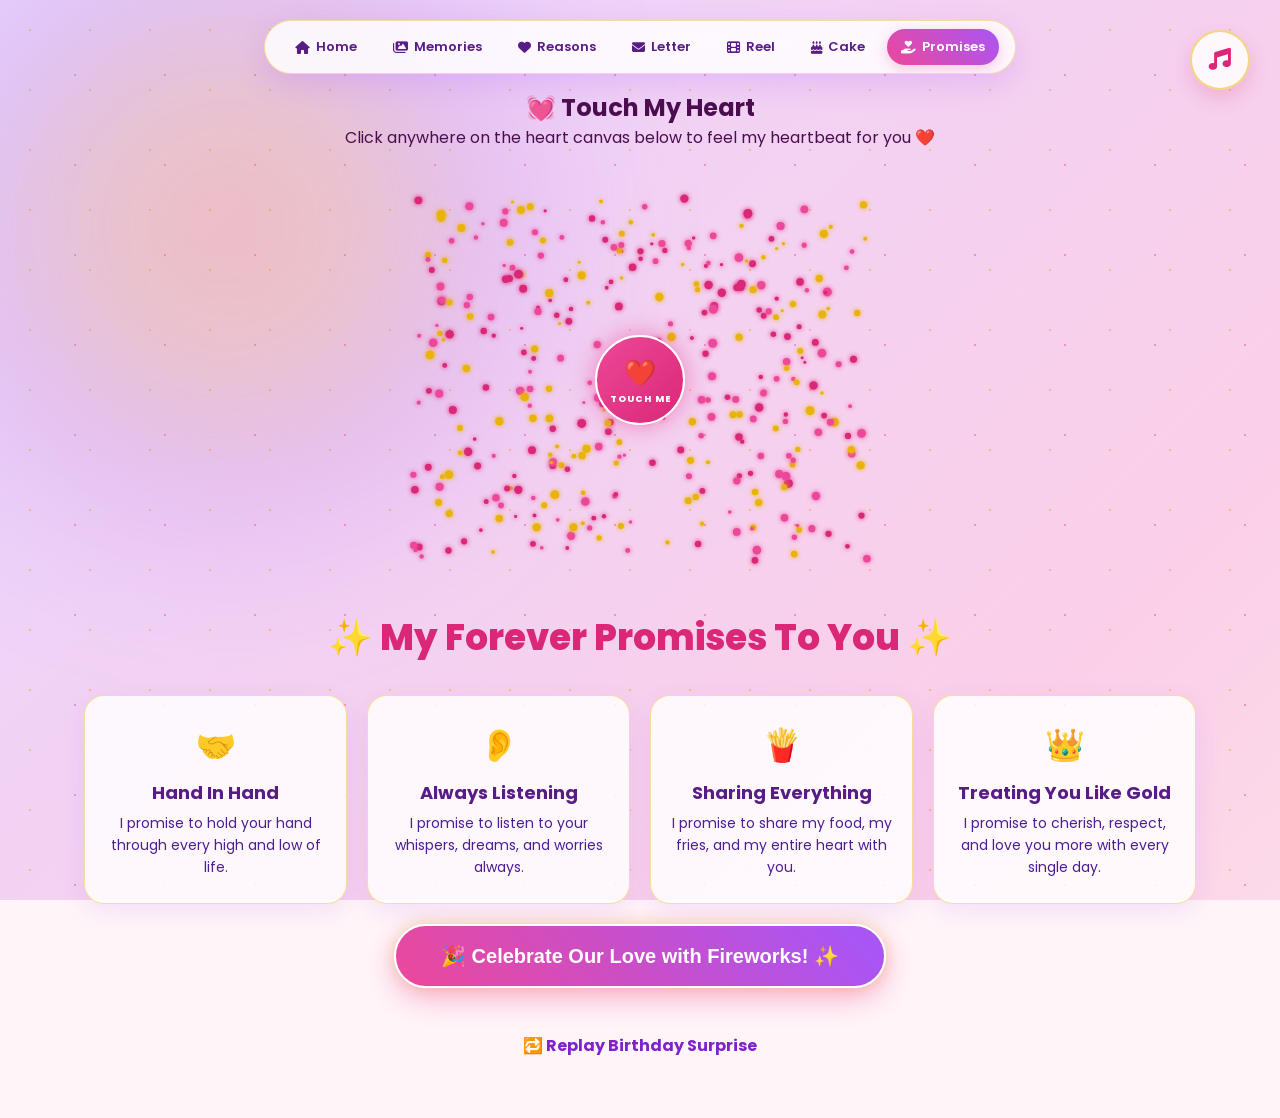
==== heart.html @ d5adb366 "Initial commit with background music playlist, birthday candle blowing SMS, and responsive portrait " ====
<!DOCTYPE html>
<html lang="en">

<head>
    <meta charset="UTF-8">
    <meta name="viewport" content="width=device-width, initial-scale=1.0">
    <title>Touch My Heart ❤️</title>

    <link rel="preconnect" href="https://fonts.googleapis.com">
    <link rel="preconnect" href="https://fonts.gstatic.com" crossorigin>
    <link href="https://fonts.googleapis.com/css2?family=Dancing+Script:wght@600;700&family=Poppins:wght@300;400;500;600;700;800&display=swap" rel="stylesheet">
    <link rel="stylesheet" href="https://cdnjs.cloudflare.com/ajax/libs/font-awesome/6.7.2/css/all.min.css">

    <link rel="stylesheet" href="css/style.css">
    <link rel="stylesheet" href="css/animation.css">
    <link rel="stylesheet" href="css/responsive.css">
    <style>
        .smile-modal {
            display: none;
            position: fixed;
            z-index: 1000;
            left: 0;
            top: 0;
            width: 100%;
            height: 100%;
            background-color: rgba(0, 0, 0, 0.85);
            backdrop-filter: blur(8px);
            align-items: center;
            justify-content: center;
            opacity: 0;
            transition: opacity 0.5s ease;
        }
        .smile-modal.show {
            display: flex;
            opacity: 1;
        }
        .smile-modal-content {
            background: linear-gradient(135deg, #1e1b4b 0%, #311042 100%);
            border: 2px solid #ec4899;
            padding: 25px;
            border-radius: 20px;
            max-width: 400px;
            width: 90%;
            text-align: center;
            box-shadow: 0 0 30px rgba(236, 72, 153, 0.4);
            transform: scale(0.8);
            transition: transform 0.5s cubic-bezier(0.175, 0.885, 0.32, 1.275);
            position: relative;
        }
        .smile-modal.show .smile-modal-content {
            transform: scale(1);
        }
        .close-modal {
            position: absolute;
            right: 15px;
            top: 10px;
            color: #ec4899;
            font-size: 30px;
            cursor: pointer;
            transition: transform 0.2s;
        }
        .close-modal:hover {
            transform: scale(1.2);
        }
        .modal-title {
            font-family: 'Dancing Script', cursive;
            font-size: 2.2rem;
            color: #ec4899;
            margin-bottom: 15px;
            text-shadow: 0 0 10px rgba(236, 72, 153, 0.5);
        }
        .modal-img-container {
            border-radius: 12px;
            overflow: hidden;
            border: 2px solid rgba(255, 255, 255, 0.1);
            margin-bottom: 15px;
        }
        .modal-img-container img {
            width: 100%;
            display: block;
            border-radius: 10px;
        }
        .modal-text {
            color: #f3e8ff;
            font-size: 1.1rem;
            font-family: 'Poppins', sans-serif;
        }
    </style>
</head>

<body>

    <!-- Background -->
    <div class="background">
        <div class="gradient"></div>
        <div id="stars"></div>
        <div class="aurora"></div>
    </div>

    <!-- Music Player -->
    <div class="music-box">
        <button id="musicBtn" title="Toggle Music">
            <i class="fa-solid fa-music"></i>
        </button>
        <audio id="bgMusic" loop>
            <source src="music/happy-birthday.mp3" type="audio/mp3">
        </audio>
    </div>

    <!-- Floating Hearts -->
    <div class="hearts">
        <span>❤️</span>
        <span>💖</span>
        <span>💕</span>
        <span>💗</span>
        <span>💓</span>
    </div>

    <!-- Quick Navigation Bar for Couple Journey -->
    <nav class="couple-nav">
        <a href="index.html"><i class="fa-solid fa-house"></i> <span>Home</span></a>
        <a href="memories.html"><i class="fa-solid fa-images"></i> <span>Memories</span></a>
        <a href="reasons.html"><i class="fa-solid fa-heart"></i> <span>Reasons</span></a>
        <a href="message.html"><i class="fa-solid fa-envelope"></i> <span>Letter</span></a>
        <a href="video.html"><i class="fa-solid fa-film"></i> <span>Reel</span></a>
        <a href="cake.html"><i class="fa-solid fa-cake-candles"></i> <span>Cake</span></a>
        <a href="heart.html" class="active"><i class="fa-solid fa-hand-holding-heart"></i> <span>Promises</span></a>
    </nav>

    <section class="heart-page">
        <h1 class="page-title">
            💓 Touch My Heart
        </h1>
        <p class="sub-title">
            Click anywhere on the heart canvas below to feel my heartbeat for you ❤️
        </p>

        <!-- Particle Heart Canvas Container -->
        <div class="heart-canvas-wrapper">
            <canvas id="heartCanvas"></canvas>
            <div class="pulse-heart-btn" id="pulseBtn">
                <span>❤️</span>
                <small>TOUCH ME</small>
            </div>
        </div>

        <!-- Couple Promises Section -->
        <div class="promises-container">
            <h2 class="section-title">✨ My Forever Promises To You ✨</h2>
            <div class="promises-grid">
                <div class="promise-card">
                    <span class="promise-icon">🤝</span>
                    <h3>Hand In Hand</h3>
                    <p>I promise to hold your hand through every high and low of life.</p>
                </div>
                <div class="promise-card">
                    <span class="promise-icon">👂</span>
                    <h3>Always Listening</h3>
                    <p>I promise to listen to your whispers, dreams, and worries always.</p>
                </div>
                <div class="promise-card">
                    <span class="promise-icon">🍟</span>
                    <h3>Sharing Everything</h3>
                    <p>I promise to share my food, my fries, and my entire heart with you.</p>
                </div>
                <div class="promise-card">
                    <span class="promise-icon">👑</span>
                    <h3>Treating You Like Gold</h3>
                    <p>I promise to cherish, respect, and love you more with every single day.</p>
                </div>
            </div>
        </div>

        <div class="finale-wrapper">
            <button id="finaleBtn" class="nextBtn grand-btn">
                🎉 Celebrate Our Love with Fireworks! ✨
            </button>
            <br><br>
            <a href="index.html" class="home-link">
                🔁 Replay Birthday Surprise
            </a>
        </div>
    </section>

    <script src="js/music.js"></script>
    <script src="js/firework.js"></script>
    <script>
        document.addEventListener("DOMContentLoaded", () => {
            const canvas = document.getElementById("heartCanvas");
            const ctx = canvas.getContext("2d");
            const pulseBtn = document.getElementById("pulseBtn");
            const finaleBtn = document.getElementById("finaleBtn");

            // Load the first smile image
            const smileImg = new Image();
            smileImg.src = "images/first_smile.jpg";

            function resize() {
                canvas.width = Math.min(window.innerWidth - 40, 500);
                canvas.height = 400;
            }
            resize();
            window.addEventListener("resize", resize);

            let particles = [];
            const numParticles = 350;
            let isHeartCompleted = false;
            let isTransitioning = false;
            let transitionProgress = 0;

            function heartShape(t) {
                const x = 16 * Math.pow(Math.sin(t), 3);
                const y = -(13 * Math.cos(t) - 5 * Math.cos(2 * t) - 2 * Math.cos(3 * t) - Math.cos(4 * t));
                return { x: x * 8.5, y: y * 13.5 };
            }

            // Draw clean heart path for clipping
            function drawHeartPath(ctx, centerX, centerY, scaleX, scaleY) {
                ctx.beginPath();
                for (let t = 0; t <= Math.PI * 2; t += 0.02) {
                    const x = 16 * Math.pow(Math.sin(t), 3) * scaleX;
                    const y = -(13 * Math.cos(t) - 5 * Math.cos(2 * t) - 2 * Math.cos(3 * t) - Math.cos(4 * t)) * scaleY;
                    if (t === 0) {
                        ctx.moveTo(centerX + x, centerY + y);
                    } else {
                        ctx.lineTo(centerX + x, centerY + y);
                    }
                }
                ctx.closePath();
            }

            // Generate particles sorted by t for connecting outline
            const tValues = [];
            for (let i = 0; i < numParticles; i++) {
                tValues.push((i / numParticles) * Math.PI * 2);
            }

            tValues.forEach((t, i) => {
                const pos = heartShape(t);
                const scatterX = (Math.random() - 0.5) * canvas.width * 0.9;
                const scatterY = (Math.random() - 0.5) * canvas.height * 0.9;
                particles.push({
                    targetX: pos.x,
                    targetY: pos.y,
                    startX: scatterX,
                    startY: scatterY,
                    x: scatterX,
                    y: scatterY,
                    size: Math.random() * 3 + 1.5,
                    color: i % 3 === 0 ? "#ec4899" : i % 3 === 1 ? "#eab308" : "#db2777",
                    angle: Math.random() * Math.PI * 2,
                    speed: Math.random() * 0.05 + 0.02
                });
            });

            function draw() {
                ctx.clearRect(0, 0, canvas.width, canvas.height);
                const centerX = canvas.width / 2;
                const centerY = canvas.height / 2;

                if (isTransitioning) {
                    transitionProgress += 0.015; // smooth transition (~1.1 seconds)
                    if (transitionProgress >= 1) {
                        transitionProgress = 1;
                        isTransitioning = false;
                        isHeartCompleted = true;
                    }
                }

                // Draw the image clipped inside the heart shape
                if (isHeartCompleted && smileImg.complete) {
                    ctx.save();
                    drawHeartPath(ctx, centerX, centerY - 15, 8.5, 13.5); // shift slightly up to match particles visual center
                    ctx.clip();
                    
                    // Proportional object-fit: cover calculation matching new proportions
                    const targetWidth = 16 * 2 * 8.5; // ~272px
                    const targetHeight = 28 * 13.5;   // ~378px
                    
                    const imgWidth = smileImg.width;
                    const imgHeight = smileImg.height;
                    const imgRatio = imgWidth / imgHeight;
                    const targetRatio = targetWidth / targetHeight;
                    
                    let drawWidth, drawHeight;
                    if (imgRatio > targetRatio) {
                        drawHeight = targetHeight;
                        drawWidth = targetHeight * imgRatio;
                    } else {
                        drawWidth = targetWidth;
                        drawHeight = targetWidth / imgRatio;
                    }
                    
                    const drawX = centerX - drawWidth / 2;
                    const drawY = centerY - drawHeight / 2 - 15;
                    
                    ctx.drawImage(smileImg, drawX, drawY, drawWidth, drawHeight);
                    ctx.restore();
                }

                // Connect the dots when completed
                if (isHeartCompleted) {
                    ctx.beginPath();
                    ctx.strokeStyle = "rgba(236, 72, 153, 0.6)";
                    ctx.lineWidth = 2.5;
                    for (let i = 0; i < particles.length; i++) {
                        const p1 = particles[i];
                        const offset1 = Math.sin(p1.angle) * 3;
                        
                        if (i === 0) {
                            ctx.moveTo(centerX + p1.x + offset1, centerY + p1.y + offset1);
                        } else {
                            ctx.lineTo(centerX + p1.x + offset1, centerY + p1.y + offset1);
                        }
                    }
                    ctx.closePath();
                    ctx.stroke();
                }

                particles.forEach(p => {
                    p.angle += p.speed;
                    const offset = Math.sin(p.angle) * 4;

                    if (isHeartCompleted) {
                        p.x = p.targetX;
                        p.y = p.targetY - 15; // shift target slightly up
                    } else if (isTransitioning) {
                        p.x = p.startX + (p.targetX - p.startX) * transitionProgress;
                        p.y = p.startY + ((p.targetY - 15) - p.startY) * transitionProgress;
                    } else {
                        p.x = p.startX;
                        p.y = p.startY;
                    }

                    const posX = centerX + p.x + offset;
                    const posY = centerY + p.y + offset;

                    ctx.save();
                    ctx.fillStyle = p.color;
                    ctx.shadowBlur = isHeartCompleted ? 12 : 5;
                    ctx.shadowColor = p.color;
                    ctx.beginPath();
                    ctx.arc(posX, posY, p.size, 0, Math.PI * 2);
                    ctx.fill();
                    ctx.restore();
                });

                requestAnimationFrame(draw);
            }
            draw();
            const startTime = Date.now();

            function roamBtn(e) {
                const elapsed = (Date.now() - startTime) / 1000;
                if (elapsed < 15) {
                    if (e) {
                        e.preventDefault();
                        e.stopPropagation();
                    }
                    pulseBtn.style.position = "fixed";
                    
                    const btnWidth = pulseBtn.offsetWidth || 100;
                    const btnHeight = pulseBtn.offsetHeight || 50;
                    const maxX = window.innerWidth - btnWidth - 20;
                    const maxY = window.innerHeight - btnHeight - 20;
                    
                    const randomX = Math.max(20, Math.random() * maxX);
                    const randomY = Math.max(20, Math.random() * maxY);
                    
                    pulseBtn.style.left = `${randomX}px`;
                    pulseBtn.style.top = `${randomY}px`;
                    pulseBtn.style.margin = "0";
                    pulseBtn.style.transition = "all 0.15s ease";
                }
            }

            pulseBtn.addEventListener("mouseover", roamBtn);

            pulseBtn.addEventListener("click", (e) => {
                const elapsed = (Date.now() - startTime) / 1000;
                if (elapsed < 15) {
                    roamBtn(e);
                } else {
                    // Reset styling so it snaps back to original layout inside canvas wrapper
                    pulseBtn.style.position = "";
                    pulseBtn.style.left = "";
                    pulseBtn.style.top = "";
                    pulseBtn.style.transition = "";
                    
                    triggerFireworks(e.clientX, e.clientY);
                    pulseBtn.style.transform = "scale(1.3)";
                    setTimeout(() => pulseBtn.style.transform = "scale(1)", 300);

                    if (!isHeartCompleted && !isTransitioning) {
                        isTransitioning = true;
                        transitionProgress = 0;
                    }
                }
            });

            finaleBtn.addEventListener("click", () => {
                triggerFireworks(window.innerWidth / 2, window.innerHeight / 3);
                setTimeout(() => triggerFireworks(window.innerWidth / 4, window.innerHeight / 2), 100);
                setTimeout(() => triggerFireworks((3 * window.innerWidth) / 4, window.innerHeight / 2), 200);
            });
        });
    </script>
</body>

</html>
---- css/style.css ----
/* ==========================================
   GOOGLE FONT
========================================== */
@import url('https://fonts.googleapis.com/css2?family=Poppins:wght@300;400;500;600;700;800&display=swap');

/* ==========================================
   RESET & BASE STYLES
========================================== */

* {
    margin: 0;
    padding: 0;
    box-sizing: border-box;
}

html {
    scroll-behavior: smooth;
}

body {
    font-family: 'Poppins', sans-serif;
    overflow-x: hidden;
    min-height: 100vh;
    color: #4a0e4e;
    background: #fff5f8;
}

/* ==========================================
   ANIMATED LIGHT & LOVABLE BACKGROUND
========================================== */

.background {
    position: fixed;
    top: 0;
    left: 0;
    width: 100%;
    height: 100%;
    z-index: -10;
    overflow: hidden;
}

/* Floating Background Elements */
.hearts, .balloons {
    position: fixed;
    top: 0;
    left: 0;
    width: 100%;
    height: 100%;
    pointer-events: none;
    z-index: -2;
    opacity: 0.45;
    overflow: hidden;
}

.hearts span {
    position: absolute;
    display: block;
    font-size: 26px;
    animation: floatUp 9s linear infinite;
    bottom: -60px;
}

.hearts span:nth-child(1) { left: 10%; animation-delay: 0s; }
.hearts span:nth-child(2) { left: 30%; animation-delay: 2.5s; }
.hearts span:nth-child(3) { left: 55%; animation-delay: 5s; }
.hearts span:nth-child(4) { left: 75%; animation-delay: 1.2s; }
.hearts span:nth-child(5) { left: 90%; animation-delay: 3.8s; }

@keyframes floatUp {
    0% { transform: translateY(0) rotate(0deg); opacity: 0.8; }
    100% { transform: translateY(-115vh) rotate(360deg); opacity: 0; }
}

.gradient {
    position: absolute;
    width: 100%;
    height: 100%;
    background: linear-gradient(-45deg,
            #fff0f5,
            #fce7f3,
            #f3e8ff,
            #fffbeb,
            #fbcfe8,
            #e9d5ff);
    background-size: 400% 400%;
    animation: gradientMove 15s ease infinite;
}

@keyframes gradientMove {
    0% {
        background-position: 0% 50%;
    }

    50% {
        background-position: 100% 50%;
    }

    100% {
        background-position: 0% 50%;
    }
}

/* ==========================================
   GOLD & PINK SPARKLES
========================================== */

#stars {
    position: absolute;
    width: 100%;
    height: 100%;
    background-image:
        radial-gradient(#f59e0b 1.5px, transparent 1.5px),
        radial-gradient(#ec4899 1.5px, transparent 1.5px);
    background-size: 60px 60px, 90px 90px;
    background-position: 0 0, 30px 30px;
    opacity: .45;
}

/* ==========================================
   AURORA GLOW
========================================== */

.aurora {
    position: absolute;
    width: 750px;
    height: 750px;
    background: radial-gradient(circle,
            rgba(236, 72, 153, .3),
            rgba(234, 179, 8, .25),
            rgba(168, 85, 247, .2),
            transparent 70%);
    filter: blur(70px);
    top: -150px;
    left: -150px;
    animation: auroraMove 20s linear infinite;
}

@keyframes auroraMove {
    0% {
        transform: translate(0, 0);
    }

    50% {
        transform: translate(600px, 300px);
    }

    100% {
        transform: translate(0, 0);
    }
}

/* ==========================================
   HERO SECTION
========================================== */

.hero {
    width: 100%;
    min-height: 100vh;
    display: flex;
    justify-content: center;
    align-items: center;
    padding: 100px 20px 60px;
}

/* ==========================================
   LOVABLE GLASS CARD
========================================== */

.glass-card {
    width: 92%;
    max-width: 860px;
    padding: 55px 45px 50px;
    text-align: center;
    border-radius: 38px;
    background: rgba(255, 255, 255, 0.82);
    border: 2px solid rgba(234, 179, 8, 0.45);
    backdrop-filter: blur(20px);
    -webkit-backdrop-filter: blur(20px);
    box-shadow:
        0 25px 55px rgba(168, 85, 247, 0.18),
        0 0 35px rgba(236, 72, 153, 0.25),
        inset 0 0 15px rgba(255, 255, 255, 0.8);
}

/* ==========================================
   TITLES & TYPOGRAPHY
========================================== */

.glass-card h4 {
    font-size: 20px;
    font-weight: 600;
    color: #b45309;
    background: linear-gradient(45deg, #d97706, #b45309);
    -webkit-background-clip: text;
    -webkit-text-fill-color: transparent;
    margin-bottom: 12px;
    letter-spacing: 3.5px;
    text-transform: uppercase;
}

.glass-card h1 {
    font-size: 64px;
    font-weight: 800;
    margin-bottom: 8px;
    background: linear-gradient(45deg, #db2777, #9333ea, #d97706);
    -webkit-background-clip: text;
    -webkit-text-fill-color: transparent;
    filter: drop-shadow(0 4px 12px rgba(219, 39, 119, 0.25));
}

.glass-card h2 {
    font-size: 36px;
    font-weight: 700;
    color: #581c87;
    margin-bottom: 20px;
}

#birthdayName {
    background: linear-gradient(45deg, #ec4899, #c026d3, #eab308);
    -webkit-background-clip: text;
    -webkit-text-fill-color: transparent;
    font-weight: 800;
}

/* ==========================================
   MESSAGE & TYPING EFFECT
========================================== */

.typing {
    font-size: 21px;
    line-height: 38px;
    margin-bottom: 35px;
    color: #6b21a8;
    font-weight: 500;
}

/* ==========================================
   COUNTDOWN
========================================== */

.countdown {
    display: grid;
    grid-template-columns: repeat(4, 1fr);
    gap: 18px;
    margin-bottom: 40px;
}

.countdown div {
    padding: 18px 10px;
    border-radius: 22px;
    background: rgba(255, 255, 255, 0.88);
    border: 1.5px solid rgba(234, 179, 8, 0.45);
    box-shadow: 0 8px 25px rgba(219, 39, 119, 0.12);
    transition: .4s ease;
}

.countdown div:hover {
    transform: translateY(-8px);
    background: #ffffff;
    border-color: #ec4899;
    box-shadow: 0 15px 35px rgba(236, 72, 153, 0.25);
}

.countdown h3 {
    font-size: 42px;
    font-weight: 700;
    color: #d97706;
    text-shadow: 0 2px 4px rgba(217, 119, 6, 0.15);
}

.countdown p {
    font-size: 16px;
    font-weight: 600;
    color: #7e22ce;
    margin-top: 4px;
}

/* ==========================================
   GIFT SECTION SPACING
========================================== */

.gift-section {
    margin: 40px auto 30px;
    display: flex;
    flex-direction: column;
    align-items: center;
    justify-content: center;
    gap: 16px;
    padding: 10px 0;
}

.gift-section p {
    font-size: 17px;
    font-weight: 600;
    color: #db2777;
    margin-top: 10px;
    letter-spacing: 0.5px;
}

/* ==========================================
   BUTTONS
========================================== */

.nextBtn {
    display: inline-block;
    padding: 18px 45px;
    margin-top: 20px;
    background: linear-gradient(45deg, #ec4899, #a855f7, #eab308);
    background-size: 200% auto;
    color: #ffffff;
    font-size: 20px;
    font-weight: 700;
    text-decoration: none;
    border-radius: 60px;
    transition: .4s ease;
    box-shadow:
        0 10px 30px rgba(236, 72, 153, 0.4),
        0 0 15px rgba(234, 179, 8, 0.3);
    border: 2px solid #ffffff;
}

.nextBtn:hover {
    transform: translateY(-5px) scale(1.03);
    background-position: right center;
    box-shadow:
        0 18px 40px rgba(168, 85, 247, 0.45),
        0 0 25px rgba(234, 179, 8, 0.5);
}

/* ==========================================
   MUSIC BUTTON
========================================== */

.music-box {
    position: fixed;
    top: 30px;
    right: 30px;
    z-index: 999;
}

.music-box button {
    width: 60px;
    height: 60px;
    border: 2px solid rgba(234, 179, 8, 0.5);
    border-radius: 50%;
    cursor: pointer;
    background: rgba(255, 255, 255, 0.85);
    color: #db2777;
    font-size: 22px;
    backdrop-filter: blur(15px);
    transition: .4s ease;
    box-shadow: 0 8px 20px rgba(219, 39, 119, 0.2);
}

.music-box button:hover {
    transform: rotate(360deg) scale(1.1);
    background: linear-gradient(45deg, #ec4899, #a855f7);
    color: #ffffff;
    border-color: #ffffff;
    box-shadow: 0 12px 28px rgba(168, 85, 247, 0.4);
}

/* ==========================================
   FOOTER
========================================== */

footer {
    position: absolute;
    bottom: 20px;
    left: 50%;
    transform: translateX(-50%);
    font-size: 16px;
    font-weight: 600;
    letter-spacing: 2px;
    color: #7e22ce;
    opacity: .9;
}

/* ==============================
   MEMORIES PAGE
============================== */

.memory-page {
    width: 90%;
    max-width: 1300px;
    margin: auto;
    padding: 80px 20px;
    text-align: center;
}

.memory-page h1 {
    font-size: 58px;
    font-weight: 800;
    margin-bottom: 20px;
    background: linear-gradient(45deg, #db2777, #9333ea, #d97706);
    -webkit-background-clip: text;
    -webkit-text-fill-color: transparent;
    filter: drop-shadow(0 4px 10px rgba(219, 39, 119, 0.2));
}

.memory-page p {
    font-size: 22px;
    font-weight: 500;
    color: #6b21a8;
    margin-bottom: 50px;
}

.gallery {
    display: grid;
    grid-template-columns: repeat(auto-fit, minmax(300px, 1fr));
    gap: 30px;
}

.photo-card {
    background: rgba(255, 255, 255, 0.8);
    backdrop-filter: blur(18px);
    padding: 18px;
    border-radius: 28px;
    border: 2px solid rgba(234, 179, 8, 0.35);
    box-shadow: 0 12px 30px rgba(168, 85, 247, 0.15);
    transition: .5s cubic-bezier(0.175, 0.885, 0.32, 1.275);
    cursor: pointer;
}

.photo-card:hover {
    transform: translateY(-10px) scale(1.03);
    background: #ffffff;
    border-color: #ec4899;
    box-shadow: 0 20px 45px rgba(236, 72, 153, 0.3);
}

.photo-card img {
    width: 100%;
    height: 320px;
    object-fit: cover;
    border-radius: 20px;
}

.photo-card h3 {
    margin-top: 20px;
    font-size: 22px;
    font-weight: 600;
    color: #581c87;
}

/* ===============================
   LETTER PAGE
=============================== */

/* ===============================
   ENHANCED LETTER PAGE & ENVELOPE
=============================== */

.letter-page {
    width: 100%;
    min-height: 100vh;
    display: flex;
    flex-direction: column;
    justify-content: center;
    align-items: center;
    text-align: center;
    padding: 40px 20px;
}

.letter-page .page-title {
    font-size: 56px;
    font-weight: 800;
    margin-bottom: 8px;
    background: linear-gradient(45deg, #db2777, #9333ea, #d97706);
    -webkit-background-clip: text;
    -webkit-text-fill-color: transparent;
    filter: drop-shadow(0 4px 10px rgba(219, 39, 119, 0.2));
}

.letter-page .sub-title {
    font-size: 20px;
    font-weight: 500;
    color: #6b21a8;
    margin-bottom: 35px;
}

.envelope-container {
    position: relative;
    width: 100%;
    max-width: 650px;
    display: flex;
    justify-content: center;
    align-items: center;
    min-height: 280px;
}

/* 3D Envelope Styling */
.envelope {
    position: relative;
    width: 320px;
    height: 210px;
    background: #fdf2f8;
    border-radius: 12px;
    box-shadow: 
        0 15px 35px rgba(168, 85, 247, 0.25),
        0 5px 15px rgba(236, 72, 153, 0.2);
    cursor: pointer;
    transition: all 0.6s cubic-bezier(0.4, 0, 0.2, 1);
    border: 2px solid rgba(234, 179, 8, 0.4);
    z-index: 10;
}

.envelope:hover {
    transform: translateY(-8px) scale(1.03);
    box-shadow: 0 20px 45px rgba(236, 72, 153, 0.35);
}

.envelope .cover {
    position: absolute;
    top: 0;
    left: 0;
    width: 100%;
    height: 100%;
    background: linear-gradient(135deg, #ec4899, #c026d3);
    clip-path: polygon(0 0, 100% 0, 50% 55%);
    z-index: 5;
    transition: transform 0.8s ease;
    transform-origin: top;
    border-radius: 10px 10px 0 0;
}

.envelope .pocket {
    position: absolute;
    top: 0;
    left: 0;
    width: 100%;
    height: 100%;
    background: linear-gradient(45deg, #f472b6, #db2777);
    clip-path: polygon(0 100%, 50% 45%, 100% 100%);
    z-index: 4;
    border-radius: 0 0 10px 10px;
}

/* Wax Seal */
.wax-seal {
    position: absolute;
    top: 50%;
    left: 50%;
    transform: translate(-50%, -40%);
    width: 65px;
    height: 65px;
    background: linear-gradient(135deg, #eab308, #b45309);
    border-radius: 50%;
    display: flex;
    flex-direction: column;
    justify-content: center;
    align-items: center;
    color: #ffffff;
    box-shadow: 
        0 4px 15px rgba(180, 83, 9, 0.4),
        inset 0 0 8px rgba(255, 255, 255, 0.6);
    z-index: 6;
    transition: all 0.5s ease;
    border: 2px solid #fef08a;
    cursor: pointer;
}

.wax-seal span {
    font-size: 18px;
    line-height: 1;
}

.wax-seal small {
    font-size: 10px;
    font-weight: 800;
    letter-spacing: 1px;
    margin-top: 2px;
}

.wax-seal:hover {
    transform: translate(-50%, -40%) scale(1.1);
    background: linear-gradient(135deg, #f59e0b, #d97706);
}

.wax-seal.break {
    opacity: 0;
    transform: translate(-50%, -40%) scale(1.5);
    pointer-events: none;
}

.envelope.open .cover {
    transform: rotateX(180deg);
    z-index: 1;
}

.envelope.open {
    opacity: 0;
    pointer-events: none;
    transform: scale(0.8) translateY(50px);
    position: absolute;
}

/* Handwritten Parchment Letter Card */
.letter-card {
    display: none;
    position: relative;
    width: 100%;
    max-width: 620px;
    background: #fffdfa;
    background-image: 
        radial-gradient(circle at 100% 0%, rgba(253, 224, 71, 0.15) 0, transparent 20%),
        radial-gradient(circle at 0% 100%, rgba(244, 114, 182, 0.15) 0, transparent 20%);
    border-radius: 24px;
    padding: 40px 35px;
    text-align: left;
    box-shadow: 
        0 20px 60px rgba(168, 85, 247, 0.2),
        0 0 35px rgba(236, 72, 153, 0.25);
    border: 2px solid rgba(234, 179, 8, 0.5);
    opacity: 0;
    transform: translateY(30px) scale(0.95);
    transition: all 0.8s cubic-bezier(0.175, 0.885, 0.32, 1.275);
}

.letter-card.show {
    display: block;
    opacity: 1;
    transform: translateY(0) scale(1);
}

/* Envelope Stamp Decor */
.stamp {
    position: absolute;
    top: 25px;
    right: 25px;
    width: 48px;
    height: 48px;
    border: 2px dashed #db2777;
    border-radius: 8px;
    display: flex;
    justify-content: center;
    align-items: center;
    font-size: 22px;
    background: rgba(253, 242, 248, 0.8);
    transform: rotate(6deg);
}

.letter-header h2 {
    font-family: 'Dancing Script', cursive;
    font-size: 42px;
    color: #db2777;
    margin-bottom: 20px;
    font-weight: 700;
}

.letter-body {
    position: relative;
    min-height: 180px;
}

#typingText {
    font-family: 'Poppins', sans-serif;
    font-size: 19px;
    line-height: 34px;
    color: #3b0764;
    font-weight: 500;
    display: inline;
}

.cursor {
    font-size: 22px;
    color: #ec4899;
    font-weight: 700;
    animation: blink 0.8s infinite;
}

@keyframes blink {
    0%, 100% { opacity: 1; }
    50% { opacity: 0; }
}

.letter-footer {
    margin-top: 30px;
    padding-top: 20px;
    border-top: 1px dashed rgba(234, 179, 8, 0.4);
    text-align: right;
}

.letter-footer .signature {
    font-size: 16px;
    color: #7e22ce;
    font-weight: 500;
}

.letter-footer .sign-name {
    font-family: 'Dancing Script', cursive;
    font-size: 34px;
    color: #db2777;
    font-weight: 700;
    margin-top: 2px;
}

.button-wrapper {
    margin-top: 35px;
    min-height: 70px;
}

#nextButton {
    display: none;
    opacity: 0;
    transition: opacity 0.6s ease, transform 0.4s ease;
}

#nextButton.visible {
    display: inline-block;
    opacity: 1;
}

.pulse-btn {
    animation: pulseGlow 2s infinite;
}

@keyframes pulseGlow {
    0% { box-shadow: 0 0 0 0 rgba(236, 72, 153, 0.6); }
    70% { box-shadow: 0 0 0 18px rgba(236, 72, 153, 0); }
    100% { box-shadow: 0 0 0 0 rgba(236, 72, 153, 0); }
}

/* ==========================================
   GIFT BOX STYLING
========================================== */

.gift-section {
    margin: 25px auto 10px;
    display: flex;
    flex-direction: column;
    align-items: center;
}

.gift-section p {
    font-size: 16px;
    font-weight: 600;
    color: #db2777;
    margin-top: 12px;
}

#giftBox {
    position: relative;
    width: 90px;
    height: 80px;
    cursor: pointer;
    transition: transform 0.4s ease;
}

#giftBox:hover {
    transform: scale(1.1) rotate(3deg);
}

.gift-body {
    position: absolute;
    bottom: 0;
    width: 100%;
    height: 65px;
    background: linear-gradient(135deg, #ec4899, #c026d3);
    border-radius: 8px;
    box-shadow: 0 8px 20px rgba(236, 72, 153, 0.3);
    border: 1.5px solid rgba(234, 179, 8, 0.4);
}

.gift-top {
    position: absolute;
    top: 0;
    left: -5%;
    width: 110%;
    height: 22px;
    background: linear-gradient(135deg, #f472b6, #db2777);
    border-radius: 6px;
    z-index: 2;
    transition: transform 0.5s ease;
    box-shadow: 0 4px 10px rgba(0, 0, 0, 0.15);
    border: 1.5px solid rgba(234, 179, 8, 0.5);
}

.gift-ribbon {
    position: absolute;
    top: 0;
    left: 50%;
    transform: translateX(-50%);
    width: 18px;
    height: 100%;
    background: linear-gradient(to bottom, #fef08a, #eab308);
    z-index: 3;
    border-radius: 2px;
}

#giftBox.open .gift-top {
    transform: translateY(-35px) rotate(-15deg);
}

/* ==========================================
   COUPLE NAVIGATION RIBBON
========================================== */

.couple-nav {
    position: fixed;
    top: 20px;
    left: 50%;
    transform: translateX(-50%);
    display: flex;
    gap: 8px;
    background: rgba(255, 255, 255, 0.85);
    padding: 8px 16px;
    border-radius: 50px;
    backdrop-filter: blur(15px);
    border: 1.5px solid rgba(234, 179, 8, 0.4);
    box-shadow: 0 10px 30px rgba(168, 85, 247, 0.2);
    z-index: 998;
    max-width: 95%;
    overflow-x: auto;
}

.couple-nav a {
    color: #581c87;
    text-decoration: none;
    font-size: 13px;
    font-weight: 600;
    padding: 8px 14px;
    border-radius: 30px;
    transition: all 0.3s ease;
    white-space: nowrap;
    display: flex;
    align-items: center;
    gap: 6px;
}

.couple-nav a:hover,
.couple-nav a.active {
    background: linear-gradient(45deg, #ec4899, #a855f7);
    color: #ffffff;
    box-shadow: 0 4px 15px rgba(236, 72, 153, 0.3);
}

.love-badge {
    display: inline-block;
    padding: 6px 18px;
    background: linear-gradient(45deg, #fef08a, #f59e0b);
    color: #78350f;
    border-radius: 30px;
    font-size: 12px;
    font-weight: 800;
    letter-spacing: 2px;
    margin-bottom: 15px;
    box-shadow: 0 4px 12px rgba(245, 158, 11, 0.25);
}

/* Floating Music Notes */
.floating-note {
    position: fixed;
    font-size: 24px;
    pointer-events: none;
    z-index: 10000;
    animation: floatNote 2s linear forwards;
}

@keyframes floatNote {
    0% { transform: translateY(0) scale(1); opacity: 1; }
    100% { transform: translateY(-100px) scale(1.5); opacity: 0; }
}

/* ==========================================
   MODAL POPUPS (GIFT, LIGHTBOX, WISH)
========================================== */

.gift-modal, .lightbox-modal, .wish-modal {
    display: none;
    position: fixed;
    top: 0;
    left: 0;
    width: 100%;
    height: 100%;
    background: rgba(45, 12, 62, 0.6);
    backdrop-filter: blur(8px);
    z-index: 9999;
    justify-content: center;
    align-items: center;
    opacity: 0;
    transition: opacity 0.4s ease;
}

.gift-modal.active, .lightbox-modal.active, .wish-modal.active {
    display: flex;
    opacity: 1;
}

.gift-modal-card, .wish-card {
    background: #ffffff;
    padding: 40px 30px;
    border-radius: 30px;
    text-align: center;
    max-width: 480px;
    width: 90%;
    position: relative;
    border: 2px solid rgba(234, 179, 8, 0.5);
    box-shadow: 0 25px 60px rgba(236, 72, 153, 0.35);
    animation: modalPop 0.5s cubic-bezier(0.175, 0.885, 0.32, 1.275);
}

@keyframes modalPop {
    0% { transform: scale(0.7); opacity: 0; }
    100% { transform: scale(1); opacity: 1; }
}

.close-gift, .close-lightbox {
    position: absolute;
    top: 15px;
    right: 20px;
    font-size: 28px;
    color: #9333ea;
    cursor: pointer;
    font-weight: 700;
}

.gift-modal-icon {
    font-size: 50px;
    margin-bottom: 10px;
}

.gift-modal-card h2, .wish-card h2 {
    font-size: 28px;
    color: #db2777;
    margin-bottom: 12px;
}

.gift-modal-card p, .wish-card p {
    font-size: 16px;
    color: #581c87;
    line-height: 26px;
    margin-bottom: 25px;
}

.wish-card textarea {
    width: 100%;
    height: 100px;
    padding: 15px;
    border-radius: 15px;
    border: 1.5px solid rgba(236, 72, 153, 0.3);
    font-family: 'Poppins', sans-serif;
    font-size: 15px;
    margin-bottom: 20px;
    outline: none;
    resize: none;
}

/* ==========================================
   GALLERY POLAROID & LIGHTBOX
========================================== */

.gallery-filters {
    display: flex;
    justify-content: center;
    gap: 12px;
    margin-bottom: 35px;
    flex-wrap: wrap;
}

.filter-btn {
    padding: 10px 22px;
    border-radius: 30px;
    border: 1.5px solid rgba(234, 179, 8, 0.4);
    background: rgba(255, 255, 255, 0.85);
    color: #581c87;
    font-size: 14px;
    font-weight: 600;
    cursor: pointer;
    transition: all 0.3s ease;
}

.filter-btn.active, .filter-btn:hover {
    background: linear-gradient(45deg, #ec4899, #a855f7);
    color: #ffffff;
    border-color: #ffffff;
    box-shadow: 0 6px 18px rgba(236, 72, 153, 0.3);
}

.polaroid {
    background: #ffffff;
    padding: 16px 16px 25px;
    border-radius: 12px;
    box-shadow: 0 12px 30px rgba(168, 85, 247, 0.15);
    border: 1px solid rgba(0, 0, 0, 0.05);
}

.polaroid .img-wrapper {
    overflow: hidden;
    border-radius: 8px;
    height: 260px;
}

.polaroid img {
    transition: transform 0.6s ease;
}

.polaroid:hover img {
    transform: scale(1.08);
}

.photo-date {
    font-size: 13px;
    color: #9333ea;
    margin-top: 6px;
    font-weight: 500;
}

.lightbox-content {
    position: relative;
    max-width: 800px;
    width: 90%;
    background: #ffffff;
    padding: 20px;
    border-radius: 20px;
    text-align: center;
}

.lightbox-content img {
    max-width: 100%;
    max-height: 70vh;
    border-radius: 12px;
    object-fit: contain;
}

.lightbox-content h3 {
    margin-top: 15px;
    color: #db2777;
    font-size: 22px;
}

/* ==========================================
   REASONS PAGE & FLIP CARDS
========================================== */

.reasons-page, .cake-page, .heart-page, .video-page {
    width: 90%;
    max-width: 1200px;
    margin: auto;
    padding: 90px 20px 60px;
    text-align: center;
}

.reasons-grid {
    display: grid;
    grid-template-columns: repeat(auto-fit, minmax(280px, 1fr));
    gap: 25px;
    margin-bottom: 50px;
}

.flip-card {
    background-color: transparent;
    width: 100%;
    height: 220px;
    perspective: 1000px;
    cursor: pointer;
}

.flip-card-inner {
    position: relative;
    width: 100%;
    height: 100%;
    text-align: center;
    transition: transform 0.8s cubic-bezier(0.175, 0.885, 0.32, 1.275);
    transform-style: preserve-3d;
    border-radius: 24px;
}

.flip-card.flipped .flip-card-inner {
    transform: rotateY(180deg);
}

.flip-card-front, .flip-card-back {
    position: absolute;
    width: 100%;
    height: 100%;
    -webkit-backface-visibility: hidden;
    backface-visibility: hidden;
    border-radius: 24px;
    padding: 25px 20px;
    display: flex;
    flex-direction: column;
    justify-content: center;
    align-items: center;
    border: 2px solid rgba(234, 179, 8, 0.4);
    box-shadow: 0 10px 30px rgba(168, 85, 247, 0.15);
}

.flip-card-front {
    background: rgba(255, 255, 255, 0.85);
    backdrop-filter: blur(15px);
}

.card-num {
    font-size: 14px;
    font-weight: 800;
    color: #eab308;
    background: rgba(234, 179, 8, 0.15);
    padding: 4px 12px;
    border-radius: 20px;
    margin-bottom: 12px;
}

.flip-card-front h3 {
    font-size: 20px;
    color: #581c87;
}

.tap-hint {
    font-size: 12px;
    color: #ec4899;
    margin-top: 15px;
    font-weight: 600;
}

.flip-card-back {
    background: linear-gradient(135deg, #ec4899, #a855f7);
    color: #ffffff;
    transform: rotateY(180deg);
    border-color: #ffffff;
}

.flip-card-back p {
    font-size: 16px;
    line-height: 26px;
    font-weight: 500;
}

/* Couples Coupons */
.coupons-section {
    margin-top: 40px;
    margin-bottom: 50px;
}

.section-title {
    font-size: 36px;
    color: #db2777;
    font-weight: 800;
    margin-bottom: 10px;
}

.coupons-grid {
    display: grid;
    grid-template-columns: repeat(auto-fit, minmax(280px, 1fr));
    gap: 25px;
    margin-top: 30px;
}

.coupon-card {
    background: #ffffff;
    border: 2px dashed #ec4899;
    border-radius: 20px;
    padding: 25px;
    position: relative;
    box-shadow: 0 10px 25px rgba(236, 72, 153, 0.15);
    transition: transform 0.3s ease;
}

.coupon-card:hover {
    transform: translateY(-5px);
}

.coupon-badge {
    position: absolute;
    top: -12px;
    right: 20px;
    background: #eab308;
    color: #ffffff;
    font-size: 11px;
    font-weight: 800;
    padding: 3px 10px;
    border-radius: 10px;
    letter-spacing: 1px;
}

.coupon-card h3 {
    font-size: 20px;
    color: #7e22ce;
    margin-bottom: 10px;
}

.coupon-card p {
    font-size: 14px;
    color: #4b5563;
    margin-bottom: 20px;
}

.redeem-btn {
    padding: 10px 24px;
    border: none;
    border-radius: 30px;
    background: linear-gradient(45deg, #ec4899, #a855f7);
    color: #ffffff;
    font-weight: 700;
    cursor: pointer;
    transition: all 0.3s ease;
}

/* ==========================================
   3D BIRTHDAY CAKE & CANDLE BLOWING
========================================== */

.cake-wrapper {
    position: relative;
    height: 320px;
    display: flex;
    justify-content: center;
    align-items: flex-end;
    margin: 40px 0;
}

.cake {
    position: relative;
    width: 250px;
    height: 200px;
}

.plate {
    position: absolute;
    bottom: -10px;
    left: -25px;
    width: 300px;
    height: 20px;
    background: rgba(255, 255, 255, 0.9);
    border-radius: 50%;
    box-shadow: 0 8px 25px rgba(0, 0, 0, 0.15);
    border: 2px solid rgba(234, 179, 8, 0.4);
}

.layer {
    position: absolute;
    width: 100%;
    border-radius: 20px 20px 10px 10px;
}

.layer-bottom {
    bottom: 0;
    height: 80px;
    background: linear-gradient(to right, #f472b6, #ec4899);
}

.layer-middle {
    bottom: 60px;
    height: 70px;
    width: 85%;
    left: 7.5%;
    background: linear-gradient(to right, #c026d3, #a855f7);
}

.layer-top {
    bottom: 115px;
    height: 60px;
    width: 70%;
    left: 15%;
    background: linear-gradient(to right, #fef08a, #eab308);
}

.candles-container {
    position: absolute;
    top: -20px;
    width: 60%;
    left: 20%;
    display: flex;
    justify-content: space-around;
    z-index: 10;
}

.candle {
    position: relative;
    width: 14px;
    height: 50px;
    background: repeating-linear-gradient(45deg, #ffffff, #ffffff 8px, #ec4899 8px, #ec4899 16px);
    border-radius: 4px 4px 0 0;
}

.flame {
    position: absolute;
    top: -20px;
    left: 50%;
    transform: translateX(-50%);
    width: 16px;
    height: 24px;
    background: radial-gradient(ellipse at bottom, #fef08a 0%, #f97316 60%, transparent 100%);
    border-radius: 50% 50% 20% 20%;
    animation: flicker 0.8s infinite alternate;
    cursor: pointer;
    box-shadow: 0 0 15px #f97316;
    transition: opacity 0.5s ease;
}

.flame.out {
    opacity: 0;
    pointer-events: none;
}

@keyframes flicker {
    0% { transform: translateX(-50%) scale(1) rotate(-2deg); }
    100% { transform: translateX(-50%) scale(1.15) rotate(2deg); }
}

.blow-btn {
    padding: 16px 36px;
    font-size: 18px;
    font-weight: 700;
    border-radius: 50px;
    border: none;
    background: linear-gradient(45deg, #ec4899, #a855f7, #eab308);
    color: #ffffff;
    cursor: pointer;
    box-shadow: 0 10px 25px rgba(236, 72, 153, 0.4);
    transition: transform 0.3s ease;
}

.blow-btn:hover {
    transform: translateY(-4px) scale(1.04);
}

.hidden-btn {
    display: none;
}

/* ==========================================
   PARTICLE HEART & PROMISES
========================================== */

.heart-canvas-wrapper {
    position: relative;
    display: flex;
    justify-content: center;
    align-items: center;
    margin: 30px auto;
}

#heartCanvas {
    background: transparent;
}

.pulse-heart-btn {
    position: absolute;
    width: 90px;
    height: 90px;
    background: linear-gradient(135deg, #ec4899, #db2777);
    border-radius: 50%;
    display: flex;
    flex-direction: column;
    justify-content: center;
    align-items: center;
    color: #ffffff;
    cursor: pointer;
    box-shadow: 0 0 25px rgba(236, 72, 153, 0.6);
    transition: transform 0.3s ease;
    border: 2px solid #ffffff;
}

.pulse-heart-btn span {
    font-size: 26px;
}

.pulse-heart-btn small {
    font-size: 9px;
    font-weight: 800;
    letter-spacing: 1px;
}

.promises-grid {
    display: grid;
    grid-template-columns: repeat(auto-fit, minmax(240px, 1fr));
    gap: 20px;
    margin-top: 30px;
}

.promise-card {
    background: rgba(255, 255, 255, 0.85);
    padding: 25px 20px;
    border-radius: 20px;
    border: 1.5px solid rgba(234, 179, 8, 0.4);
    box-shadow: 0 8px 25px rgba(168, 85, 247, 0.12);
}

.promise-icon {
    font-size: 32px;
}

.promise-card h3 {
    font-size: 18px;
    color: #581c87;
    margin: 10px 0 6px;
}

.promise-card p {
    font-size: 14px;
    color: #4c1d95;
    line-height: 22px;
}

.home-link {
    display: inline-block;
    margin-top: 20px;
    color: #7e22ce;
    font-weight: 700;
    text-decoration: none;
}

/* ==========================================
   VIDEO REEL PAGE
========================================== */

.video-card {
    max-width: 700px;
    margin: 30px auto 40px;
    background: #ffffff;
    padding: 20px;
    border-radius: 28px;
    border: 2px solid rgba(234, 179, 8, 0.4);
    box-shadow: 0 20px 50px rgba(168, 85, 247, 0.2);
}

.video-frame {
    position: relative;
    width: 100%;
    height: 380px;
    border-radius: 18px;
    overflow: hidden;
    background: #000000;
}

.video-frame video {
    width: 100%;
    height: 100%;
    object-fit: cover;
}

.video-overlay {
    position: absolute;
    top: 0;
    left: 0;
    width: 100%;
    height: 100%;
    background: rgba(0, 0, 0, 0.3);
    display: flex;
    justify-content: center;
    align-items: center;
    cursor: pointer;
}

.play-icon {
    font-size: 60px;
    transition: transform 0.3s ease;
}

.video-overlay:hover .play-icon {
    transform: scale(1.2);
}

.video-caption h3 {
    font-size: 20px;
    color: #db2777;
    margin-top: 15px;
}

.reels-container {
    display: flex;
    flex-wrap: wrap;
    justify-content: center;
    gap: 30px;
    margin: 40px auto;
    max-width: 1200px;
    padding: 0 20px;
}

.reels-container .video-card {
    flex: 1 1 320px;
    max-width: 360px;
    margin: 0;
    transition: transform 0.3s ease, box-shadow 0.3s ease;
}

.reels-container .video-card:hover {
    transform: translateY(-5px);
    box-shadow: 0 25px 55px rgba(168, 85, 247, 0.35);
}
---- css/responsive.css ----
/* ==========================================================================
   MOBILE & TABLET RESPONSIVENESS SYSTEM
   ========================================================================== */

/* Global layout adjustments for mobile */
@media (max-width: 768px) {
    body {
        padding-bottom: 90px; /* Space for the bottom navigation */
    }

    /* Bottom navigation for mobile devices */
    .couple-nav {
        top: auto;
        bottom: 15px;
        width: 92%;
        max-width: 480px;
        padding: 8px 12px;
        gap: 4px;
        border-radius: 30px;
        box-shadow: 0 -8px 30px rgba(168, 85, 247, 0.25);
        justify-content: space-around;
        scrollbar-width: none; /* Hide scrollbar Firefox */
    }

    .couple-nav::-webkit-scrollbar {
        display: none; /* Hide scrollbar Chrome/Safari */
    }

    .couple-nav a {
        font-size: 11px;
        padding: 6px 10px;
        gap: 4px;
    }

    /* Scaled down music control */
    .music-box {
        top: 15px;
        right: 15px;
    }

    .music-box button {
        width: 46px;
        height: 46px;
        font-size: 16px;
    }

    /* Common page titles scale */
    .page-title,
    .memory-page h1,
    .letter-page .page-title,
    .reasons-page .page-title,
    .cake-page .page-title,
    .heart-page .page-title,
    .video-page .page-title {
        font-size: 32px !important;
        margin-bottom: 12px;
        line-height: 1.2;
    }

    .sub-title,
    .memory-page p,
    .letter-page .sub-title,
    .reasons-page .sub-title,
    .cake-page .sub-title,
    .heart-page .sub-title,
    .video-page .sub-title {
        font-size: 15px !important;
        margin-bottom: 25px;
        line-height: 1.5;
        padding: 0 10px;
    }

    .section-title {
        font-size: 24px !important;
    }

    /* Hero section glass card responsive styling */
    .hero {
        padding: 80px 10px 40px;
    }

    .glass-card {
        padding: 35px 20px 30px;
        border-radius: 28px;
    }

    .glass-card h4.sub-header {
        font-size: 14px;
        letter-spacing: 1.5px;
        margin-bottom: 10px;
    }

    .glass-card h1.main-title {
        font-size: 38px;
        line-height: 1.1;
    }

    .glass-card h2 {
        font-size: 22px;
        margin-bottom: 15px;
    }

    .typing {
        font-size: 15px;
        line-height: 26px;
        margin-bottom: 25px;
    }

    /* Countdown mobile tuning */
    .countdown {
        grid-template-columns: repeat(4, 1fr);
        gap: 8px;
        margin-bottom: 25px;
    }

    .countdown div {
        padding: 10px 4px;
        border-radius: 14px;
    }

    .countdown h3 {
        font-size: 22px;
    }

    .countdown p {
        font-size: 11px;
        margin-top: 2px;
    }

    .nextBtn {
        padding: 12px 30px;
        font-size: 15px;
        border-radius: 30px;
    }

    /* Footer adjustments */
    footer {
        font-size: 12px;
        bottom: 10px;
        width: 100%;
        text-align: center;
    }
}

/* Extra small mobile adjustments */
@media (max-width: 480px) {
    .couple-nav a span {
        display: none; /* Icon-only view on very small screens for clean look */
    }
    
    .couple-nav {
        max-width: 290px;
        padding: 8px 10px;
    }

    .couple-nav a {
        font-size: 16px;
        padding: 8px 12px;
    }

    .countdown h3 {
        font-size: 18px;
    }

    .countdown p {
        font-size: 9px;
    }

    /* Polaroid adjustments */
    .gallery {
        grid-template-columns: 1fr;
        gap: 20px;
    }

    .polaroid {
        padding: 12px 12px 20px;
    }

    .polaroid .img-wrapper {
        height: 220px;
    }

    .polaroid h3 {
        font-size: 18px;
    }

    .photo-date {
        font-size: 12px;
    }

    /* Flip Cards & Reasons grid */
    .reasons-grid {
        grid-template-columns: 1fr;
        gap: 15px;
    }

    .flip-card {
        height: 180px;
    }

    .flip-card-front h3 {
        font-size: 18px;
    }

    .flip-card-back p {
        font-size: 14px;
        line-height: 22px;
    }

    /* Love Coupons */
    .coupons-grid {
        grid-template-columns: 1fr;
        gap: 15px;
    }

    .coupon-card {
        padding: 20px;
    }

    .coupon-card h3 {
        font-size: 18px;
    }

    /* Interactive 3D Cake scale */
    .cake {
        transform: scale(0.8);
        transform-origin: bottom center;
    }

    .cake-wrapper {
        height: 260px;
    }

    /* Written Letter Card adjustments */
    .letter-card {
        padding: 25px 20px;
        border-radius: 18px;
    }

    .letter-header h2 {
        font-size: 28px;
    }

    #typingText {
        font-size: 15px;
        line-height: 26px;
    }

    .letter-footer .sign-name {
        font-size: 26px;
    }

    .envelope {
        width: 290px;
        height: 190px;
    }

    .wax-seal {
        width: 55px;
        height: 55px;
    }

    /* Promises section */
    .promises-grid {
        grid-template-columns: 1fr;
        gap: 15px;
    }

    .promise-card {
        padding: 20px 15px;
    }
}
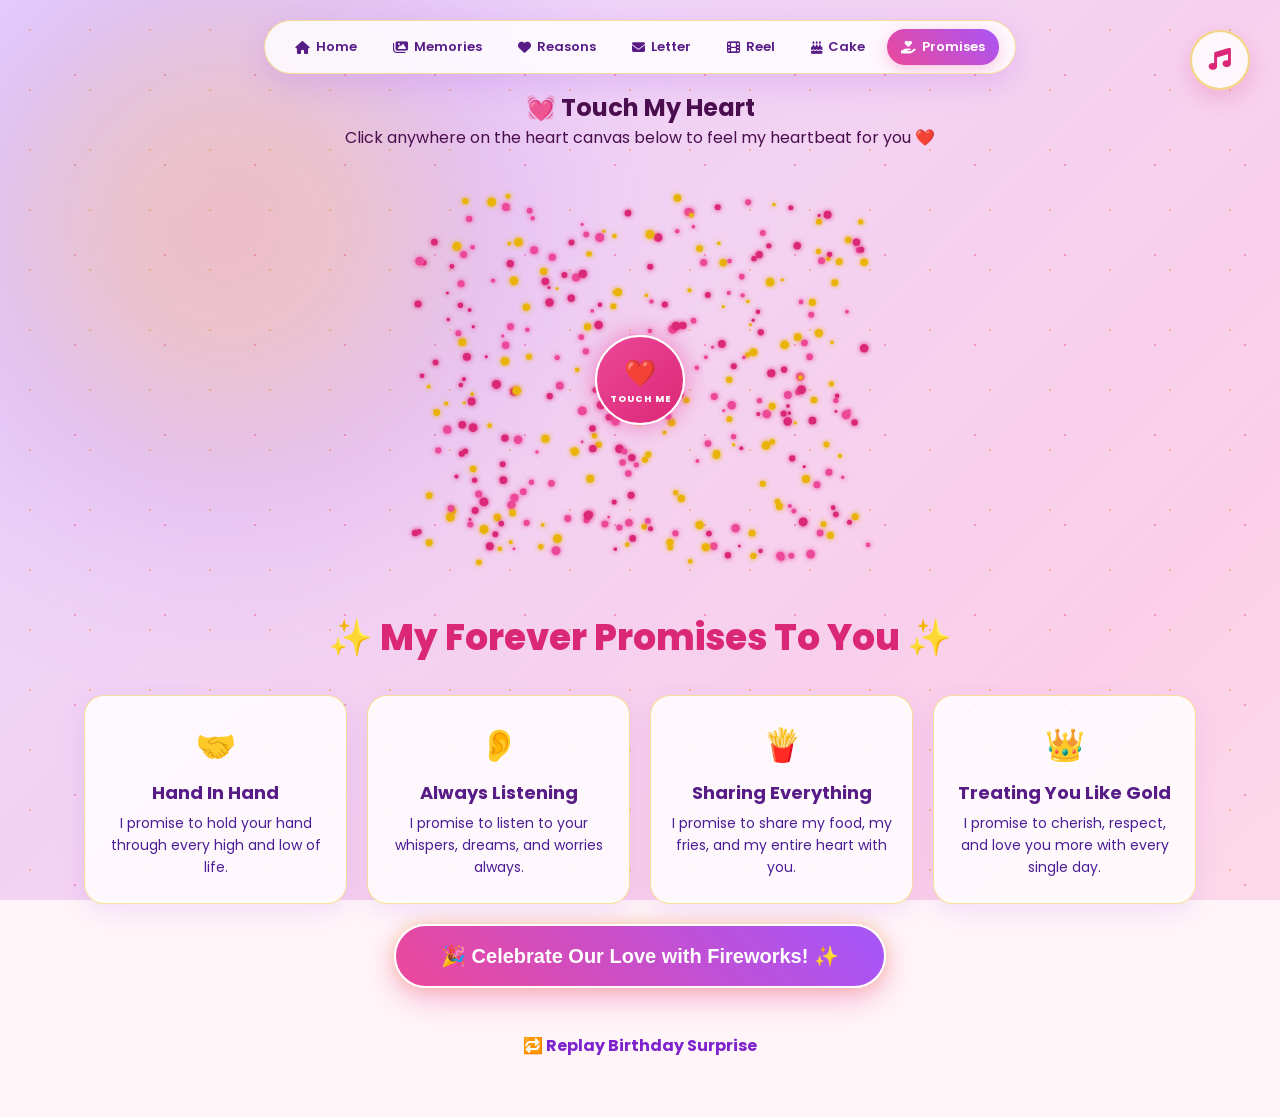
==== commit b32a2131: "Update heart page with roaming button, portrait canvas, and new photo" ====
--- a/heart.html
+++ b/heart.html
@@ -1,4 +1,5 @@
 <!DOCTYPE html>
+<!-- Updated with roaming touch me button, portrait heart canvas, and new photo -->
 <html lang="en">
 
 <head>
